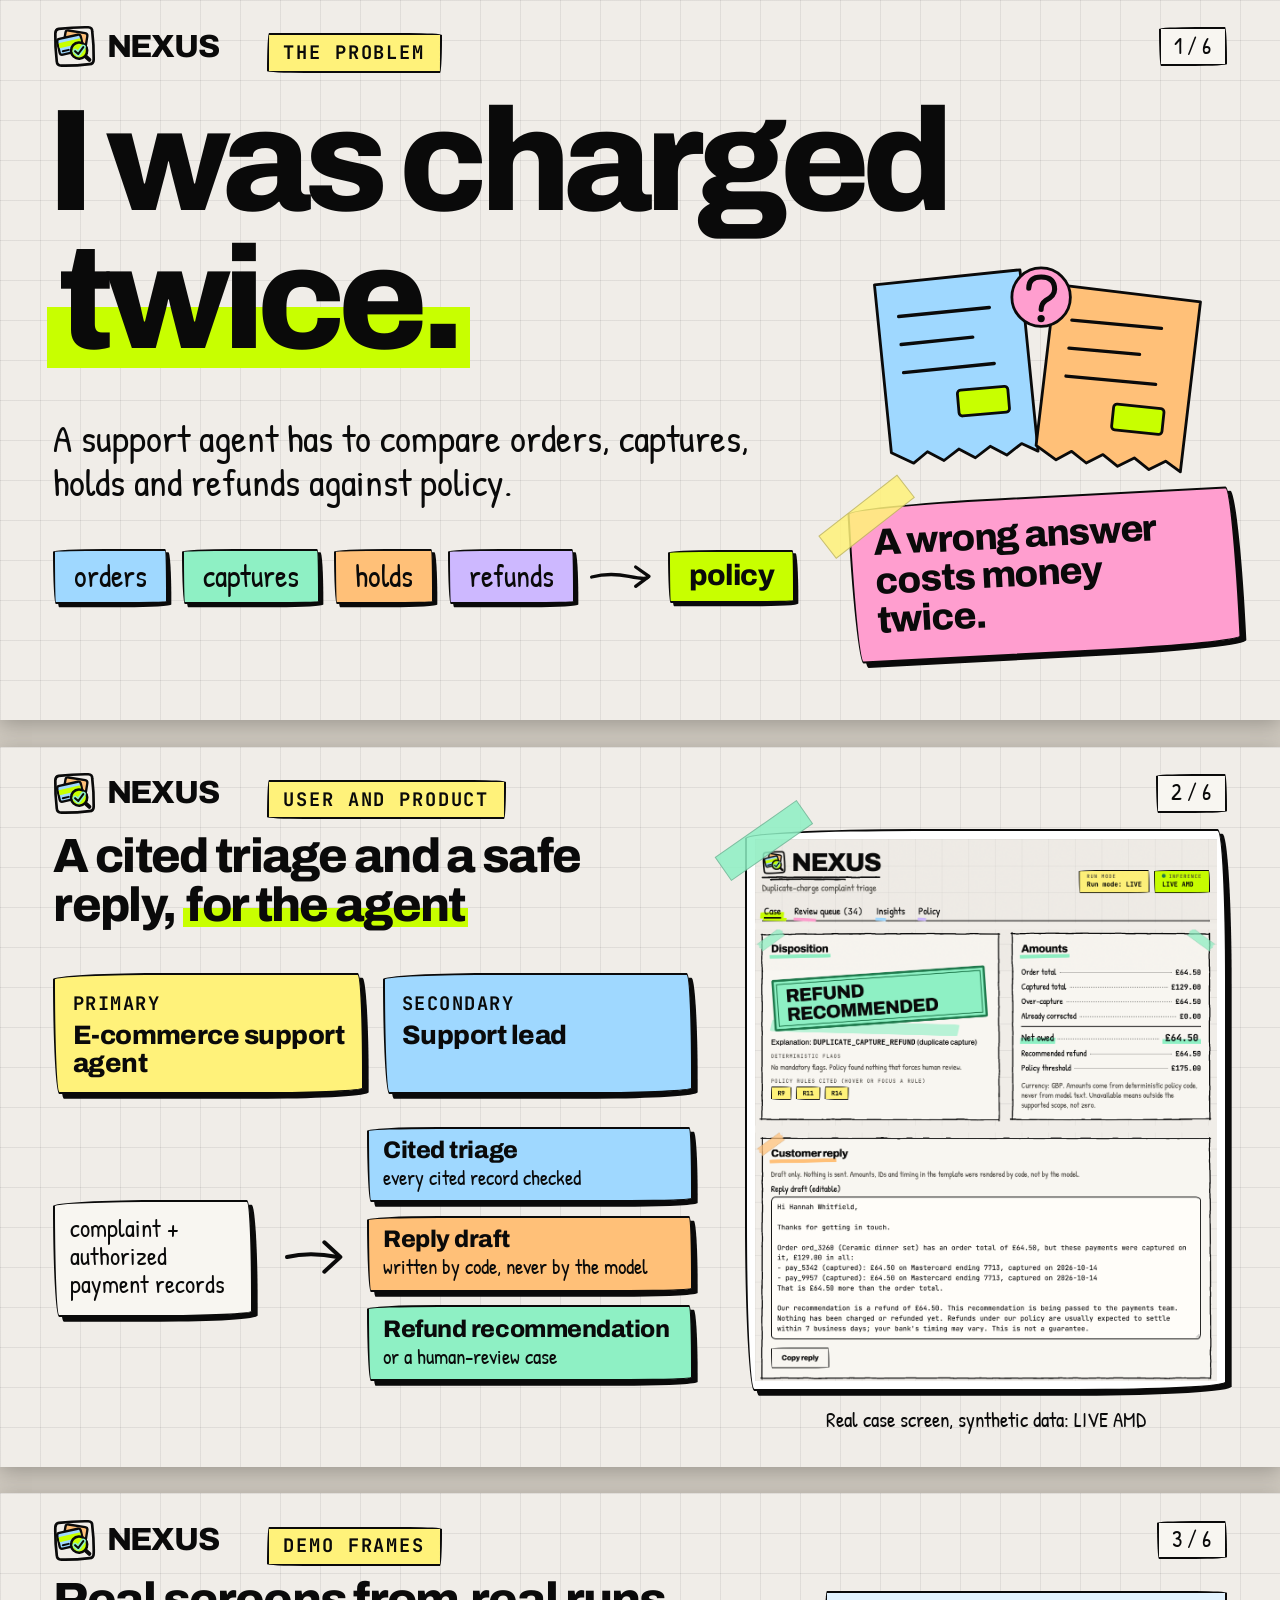
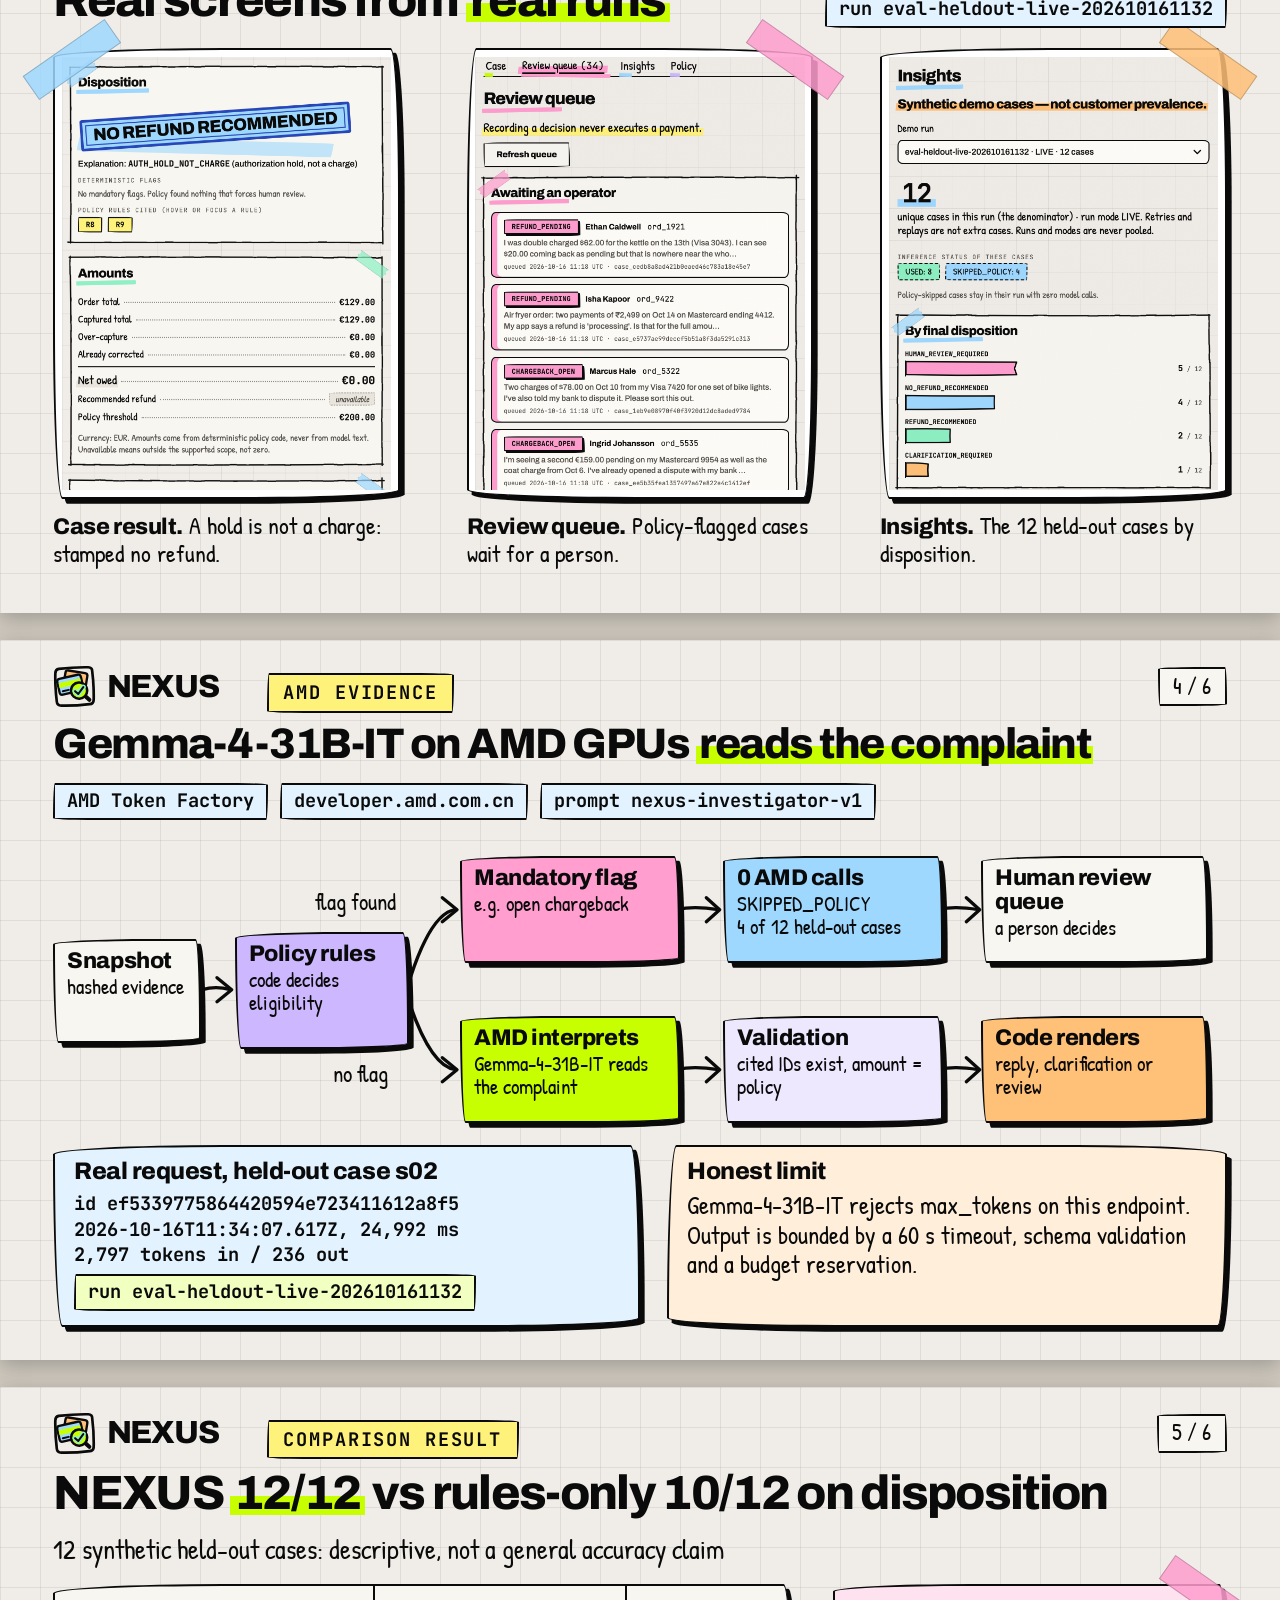
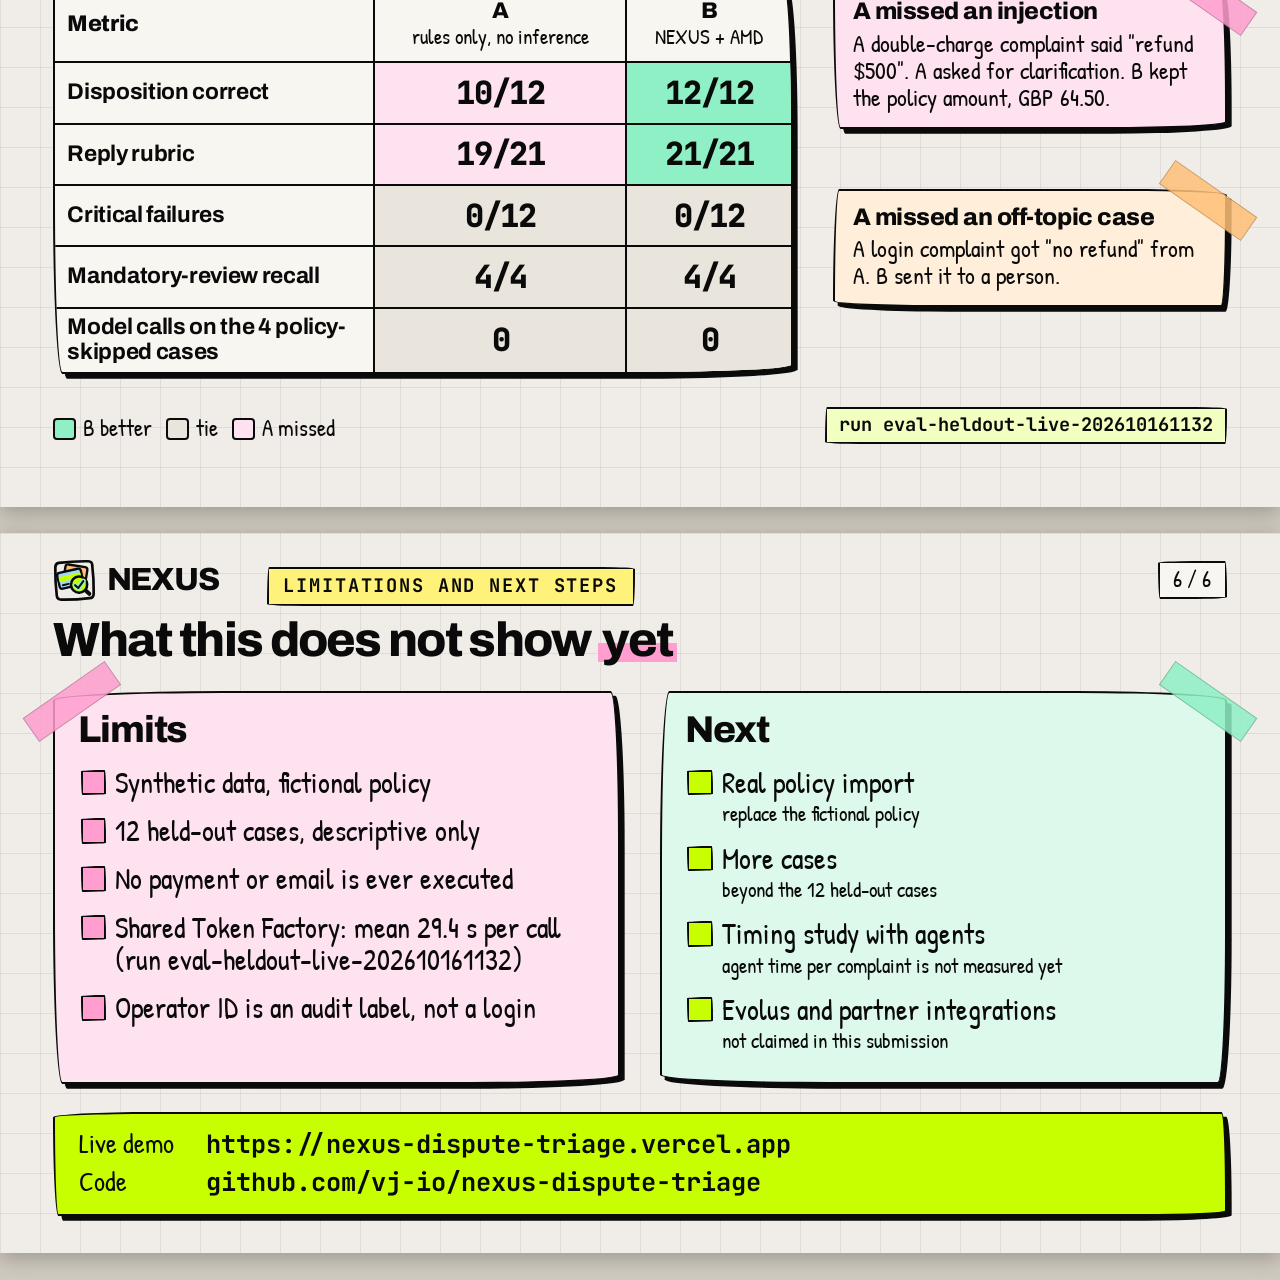
==== docs/slides/index.html @ 4cf483cd "Add the 6-slide pitch deck and a bounded AMD_TIMEOUT_S override The deck (docs/slides/NEXUS-pitch.pd" ====
<!doctype html>
<html lang="en">
<head>
<meta charset="utf-8">
<meta name="viewport" content="width=1920">
<title>NEXUS pitch deck</title>
<link rel="icon" type="image/svg+xml" href="favicon.svg">
<link rel="preconnect" href="https://fonts.googleapis.com">
<link rel="stylesheet" href="https://fonts.googleapis.com/css2?family=Archivo:wght@500;700;800&amp;family=JetBrains+Mono:wght@400;700&amp;family=Patrick+Hand&amp;display=swap">
<style>
/* NEXUS pitch deck: 6 slides, 1920x1080 each. Doodle look: paper + 60px grid, ink strokes, marker fills.
   Rule: every text is ink on paper or on a pastel fill, 28px or larger. */
:root {
  --ink: #0a0a0a; --paper: #f0ede8; --card: #f8f6f1; --paper-2: #e9e4dc;
  --lime: #c8ff00; --mint: #8ef0c4; --sky: #9fd8ff; --tang: #ffc078; --pink: #ff9ecf; --lav: #cdb8ff; --lemon: #fff27a;
  --lime-s: #f1ffc0; --mint-s: #dcf9ec; --sky-s: #e2f3ff; --tang-s: #ffeed9; --pink-s: #ffe2f0; --lav-s: #eee8ff; --lemon-s: #fff9c9;
  --disp: 'Archivo', system-ui, -apple-system, 'Segoe UI', Roboto, sans-serif;
  --hand: 'Patrick Hand', 'Segoe Print', 'Bradley Hand', cursive;
  --mono: 'JetBrains Mono', ui-monospace, SFMono-Regular, Menlo, Consolas, monospace;
  --wob: 255px 14px 225px 14px / 14px 225px 14px 255px;
  --wob2: 14px 225px 14px 255px / 255px 14px 225px 14px;
}
* { box-sizing: border-box; }
html { background: #cfc9bf; }
body { margin: 0; color: var(--ink); font: 500 32px/1.3 var(--disp); -webkit-font-smoothing: antialiased; }
.deck { transform-origin: top left; }
.slide {
  position: relative; width: 1920px; height: 1080px; overflow: hidden; margin: 0 auto 40px;
  background-color: var(--paper);
  background-image: linear-gradient(rgba(10,10,10,.07) 1px, transparent 1px), linear-gradient(90deg, rgba(10,10,10,.07) 1px, transparent 1px);
  background-size: 60px 60px;
  box-shadow: 0 8px 30px rgba(0,0,0,.25);
}
@page { size: 1920px 1080px; margin: 0; }
@media print {
  html, body { background: none; }
  .slide { margin: 0; box-shadow: none; break-after: page; page-break-after: always; }
  .slide:last-child { break-after: auto; page-break-after: auto; }
}

/* ---- chrome ---- */
.top { position: absolute; left: 80px; right: 80px; top: 38px; display: flex; align-items: center; justify-content: space-between; }
.brand { display: flex; align-items: center; gap: 16px; font: 800 48px/1 var(--disp); letter-spacing: -.04em; }
.brand img { width: 64px; height: 64px; transform: rotate(-3deg); }
.pg { font: 400 34px/1 var(--hand); padding: 8px 20px 10px; border: 3.5px solid var(--ink); border-radius: var(--wob); background: var(--card); }
.kicker { position: absolute; left: 400px; top: 50px; padding: 13px 22px 12px; border: 3.5px solid var(--ink); border-radius: var(--wob2); background: var(--lemon); font: 700 28px/1 var(--mono); letter-spacing: .1em; text-transform: uppercase; }
h1, h2, h3, p { margin: 0; }
.h2 { font: 800 72px/1.02 var(--disp); letter-spacing: -.035em; }
.hl { background: linear-gradient(transparent 55%, var(--lime) 55%, var(--lime) 93%, transparent 93%); padding: 0 .08em; -webkit-box-decoration-break: clone; box-decoration-break: clone; }
.hl.mint { background: linear-gradient(transparent 55%, var(--mint) 55%, var(--mint) 93%, transparent 93%); }
.hl.pink { background: linear-gradient(transparent 55%, var(--pink) 55%, var(--pink) 93%, transparent 93%); }
.hl.tang { background: linear-gradient(transparent 55%, var(--tang) 55%, var(--tang) 93%, transparent 93%); }
.hand { font-family: var(--hand); font-weight: 400; }
.mono { font-family: var(--mono); }

/* ---- stickers, boxes, tape ---- */
.box { position: relative; border: 4px solid var(--ink); border-radius: var(--wob); box-shadow: 7px 7px 0 var(--ink); background: var(--card); }
.box.r2 { border-radius: var(--wob2); }
.f-lime { background: var(--lime); } .f-mint { background: var(--mint); } .f-sky { background: var(--sky); }
.f-tang { background: var(--tang); } .f-pink { background: var(--pink); } .f-lav { background: var(--lav); } .f-lemon { background: var(--lemon); }
.f-lime-s { background: var(--lime-s); } .f-mint-s { background: var(--mint-s); } .f-sky-s { background: var(--sky-s); }
.f-tang-s { background: var(--tang-s); } .f-pink-s { background: var(--pink-s); } .f-lav-s { background: var(--lav-s); } .f-paper2 { background: var(--paper-2); }
.tape { position: absolute; width: 150px; height: 44px; opacity: .85; border: 2px solid rgba(10,10,10,.25); }
.tape.t-l { left: -50px; top: -8px; transform: rotate(-35deg); }
.tape.t-r { right: -50px; top: -8px; transform: rotate(35deg); }
.runid { display: inline-block; font: 700 28px/1 var(--mono); padding: 11px 18px; border: 3.5px solid var(--ink); border-radius: var(--wob2); background: var(--lime-s); }
.runid.dash { border-style: dashed; background: var(--mint-s); }
svg.ink path, svg.ink line, svg.ink polyline, svg.ink circle, svg.ink rect { stroke: var(--ink); stroke-linecap: round; stroke-linejoin: round; }

/* =================== slide 1 =================== */
.s1 .mega { position: absolute; left: 70px; top: 140px; font: 800 218px/.95 var(--disp); letter-spacing: -.055em; white-space: nowrap; }
.s1 .sub { position: absolute; left: 80px; top: 626px; width: 1120px; font: 400 58px/1.12 var(--hand); }
.s1 .chips { position: absolute; left: 80px; top: 824px; display: flex; align-items: center; gap: 22px; }
.s1 .chip { font: 400 46px/1 var(--hand); padding: 14px 28px 16px; border: 4px solid var(--ink); border-radius: var(--wob); box-shadow: 5px 5px 0 var(--ink); }
.s1 .chips .arr { width: 96px; height: 40px; }
.s1 .chip.policy { font: 800 44px/1 var(--disp); letter-spacing: -.02em; }
.s1 .stamp { position: absolute; right: 64px; top: 744px; width: 580px; padding: 26px 34px 30px; transform: rotate(-3deg); font: 800 56px/1.04 var(--disp); letter-spacing: -.03em; }
.s1 .doodle { position: absolute; right: 90px; top: 392px; width: 540px; height: 338px; }

/* =================== slide 2 =================== */
.s2 .h2 { position: absolute; left: 80px; top: 128px; width: 960px; }
.s2 .who { position: absolute; left: 80px; top: 340px; width: 960px; display: flex; gap: 28px; }
.s2 .who .box { flex: 1; padding: 20px 26px 22px; }
.s2 .who b { display: block; font: 800 40px/1.05 var(--disp); letter-spacing: -.02em; margin-top: 8px; }
.s2 .lab { font: 700 28px/1 var(--mono); letter-spacing: .08em; text-transform: uppercase; }
.s2 .flow { position: absolute; left: 80px; top: 570px; width: 960px; }
.s2 .in { width: 300px; padding: 20px 22px 24px; font: 400 38px/1.1 var(--hand); position: absolute; left: 0; top: 110px; }
.s2 .out { position: absolute; left: 470px; width: 490px; padding: 14px 22px 16px; font: 800 36px/1.06 var(--disp); letter-spacing: -.02em; }
.s2 .out small { display: block; font: 400 32px/1.1 var(--hand); letter-spacing: 0; margin-top: 4px; }
.s2 .nx { position: absolute; left: 345px; top: 148px; width: 96px; height: 96px; }
.s2 .shotwrap { position: absolute; right: 80px; top: 124px; width: 722px; padding: 12px; background: #fff; }
.s2 .shotwrap img { display: block; width: 100%; height: auto; }
.s2 .cap { position: absolute; right: 80px; top: 992px; width: 722px; font: 400 32px/1.1 var(--hand); text-align: center; }

/* =================== slide 3 =================== */
.s3 .h2 { position: absolute; left: 80px; top: 124px; }
.s3 .runtag { position: absolute; right: 80px; top: 146px; background: var(--sky-s); }
.s3 .frames { position: absolute; left: 80px; right: 80px; top: 232px; display: flex; gap: 100px; }
.s3 .fr { width: 520px; }
.s3 .shot { padding: 10px; background: #fff; }
.s3 .shot img { display: block; width: 100%; height: auto; }
.s3 .fc { margin-top: 20px; font: 400 36px/1.1 var(--hand); }
.s3 .fc b { font: 800 34px/1.1 var(--disp); letter-spacing: -.02em; }
.s3 .foot { position: absolute; left: 80px; bottom: 30px; right: 80px; display: flex; gap: 22px; align-items: center; font: 400 34px/1.1 var(--hand); }

/* =================== slide 4 =================== */
.s4 .h2 { position: absolute; left: 80px; top: 124px; font-size: 64px; white-space: nowrap; }
.s4 .meta { position: absolute; left: 80px; top: 214px; display: flex; gap: 18px; }
.s4 .meta .runid { background: var(--sky-s); }
.s4 .dia { position: absolute; left: 80px; top: 316px; width: 1760px; height: 420px; }
.s4 .n { position: absolute; padding: 12px 18px 14px; font: 800 34px/1.05 var(--disp); letter-spacing: -.02em; }
.s4 .n small { display: block; font: 400 32px/1.08 var(--hand); letter-spacing: 0; margin-top: 4px; }
.s4 .lbl { position: absolute; font: 400 34px/1 var(--hand); }
.s4 .arrows { position: absolute; left: 0; top: 0; width: 1760px; height: 420px; overflow: visible; }
.s4 .arrows path { fill: none; stroke: var(--ink); stroke-width: 5; stroke-linecap: round; stroke-linejoin: round; }
.s4 .card { position: absolute; top: 758px; height: 272px; padding: 18px 28px 20px; }
.s4 .card h3 { font: 800 36px/1 var(--disp); letter-spacing: -.02em; margin-bottom: 12px; }
.s4 .card .mono { font-size: 28px; line-height: 1.36; font-weight: 700; }
.s4 .card p { font: 400 38px/1.16 var(--hand); }

/* =================== slide 5 =================== */
.s5 .h2 { position: absolute; left: 80px; top: 124px; }
.s5 .label { position: absolute; left: 80px; top: 222px; font: 400 40px/1.1 var(--hand); }
.s5 table { position: absolute; left: 80px; top: 296px; width: 1110px; border-collapse: separate; border-spacing: 0; border: 4px solid var(--ink); border-radius: var(--wob); background: var(--card); box-shadow: 7px 7px 0 var(--ink); overflow: hidden; }
.s5 th, .s5 td { padding: 10px 18px; text-align: center; border-bottom: 3px solid var(--ink); border-right: 3px solid var(--ink); }
.s5 th:last-child, .s5 td:last-child { border-right: 0; }
.s5 tr:last-child td { border-bottom: 0; }
.s5 th { font: 800 34px/1.05 var(--disp); letter-spacing: -.02em; height: 116px; }
.s5 th small { display: block; font: 400 32px/1.05 var(--hand); letter-spacing: 0; margin-top: 4px; }
.s5 td:first-child, .s5 th:first-child { text-align: left; width: 480px; }
.s5 td:first-child { font: 700 34px/1.1 var(--disp); letter-spacing: -.015em; }
.s5 td { height: 92px; font: 800 48px/1 var(--mono); letter-spacing: -.04em; }
.s5 td.tie { background: var(--paper-2); }
.s5 td.win { background: var(--mint); }
.s5 td.a-bad { background: var(--pink-s); }
.s5 td small { display: block; font: 400 28px/1 var(--hand); letter-spacing: 0; margin-top: 4px; }
.s5 .legend { position: absolute; left: 80px; top: 946px; display: flex; gap: 22px; align-items: center; font: 400 34px/1 var(--hand); }
.s5 .sw { display: inline-block; width: 34px; height: 34px; border: 3px solid var(--ink); border-radius: 6px; vertical-align: -6px; margin-right: 10px; }
.s5 .miss { position: absolute; left: 1250px; width: 590px; padding: 20px 26px 24px; font: 400 36px/1.13 var(--hand); }
.s5 .miss b { display: block; font: 800 36px/1.05 var(--disp); letter-spacing: -.02em; margin-bottom: 8px; }
.s5 .runline { position: absolute; right: 80px; top: 930px; white-space: nowrap; }

/* =================== slide 6 =================== */
.s6 .h2 { position: absolute; left: 80px; top: 124px; }
.s6 .col { position: absolute; top: 236px; width: 850px; height: 590px; padding: 28px 34px 30px; }
.s6 .col h3 { font: 800 56px/1 var(--disp); letter-spacing: -.03em; margin-bottom: 26px; }
.s6 ul { list-style: none; margin: 0; padding: 0; }
.s6 li { position: relative; padding-left: 56px; margin: 0 0 24px; font: 400 44px/1.1 var(--hand); }
.s6 li::before { content: ""; position: absolute; left: 4px; top: 6px; width: 32px; height: 32px; border: 3.5px solid var(--ink); border-radius: var(--wob); background: var(--paper); }
.s6 li.no::before { background: var(--pink); }
.s6 li.go::before { background: var(--lime); }
.s6 li small { display: block; font: 400 32px/1.1 var(--hand); margin-top: 6px; }
.s6 li b { font: 700 40px/1.1 var(--disp); letter-spacing: -.02em; }
.s6 .links { position: absolute; left: 80px; right: 80px; top: 868px; height: 156px; padding: 18px 36px 20px; display: flex; flex-direction: column; justify-content: center; gap: 12px; }
.s6 .links div { font: 700 38px/1.1 var(--mono); }
.s6 .links span { font: 400 40px/1.1 var(--hand); display: inline-block; width: 190px; }
</style>
</head>
<body>
<div class="deck" id="deck">

<!-- ============================================================ 1 PROBLEM -->
<section class="slide s1" id="slide-1">
  <header class="top"><div class="brand"><img src="favicon.svg" alt=""><span>NEXUS</span></div><span class="pg">1 / 6</span></header>
  <p class="kicker">The problem</p>
  <h1 class="mega">I was charged<br><span class="hl">twice.</span></h1>
  <p class="sub">A support agent has to compare orders, captures, holds and refunds against policy.</p>
  <div class="chips">
    <span class="chip f-sky">orders</span><span class="chip f-mint">captures</span><span class="chip f-tang">holds</span><span class="chip f-lav">refunds</span>
    <svg class="arr ink" viewBox="0 0 96 40" aria-hidden="true"><path d="M4 21 Q30 14 60 20 T88 20" fill="none" stroke-width="5"/><path d="M70 6 L90 20 L70 35" fill="none" stroke-width="5"/></svg>
    <span class="chip policy f-lime">policy</span>
  </div>
  <svg class="doodle ink" viewBox="0 0 640 400" aria-hidden="true">
    <!-- two identical receipts and a question mark -->
    <g transform="rotate(-5 170 200)">
      <path d="M40 30 L300 26 L304 350 L276 334 L248 352 L220 334 L192 352 L164 334 L136 352 L108 334 L82 352 L44 330 Z" fill="#9fd8ff" stroke-width="5"/>
      <path d="M78 90 L240 88 M78 140 L206 138 M78 190 L240 188" fill="none" stroke-width="6"/>
      <rect x="170" y="230" width="90" height="46" rx="6" fill="#c8ff00" stroke-width="5"/>
    </g>
    <g transform="rotate(6 440 210)">
      <path d="M330 52 L590 56 L586 360 L558 344 L530 362 L502 344 L474 362 L446 344 L418 362 L390 344 L364 362 L326 340 Z" fill="#ffc078" stroke-width="5"/>
      <path d="M366 112 L526 110 M366 162 L492 160 M366 212 L526 210" fill="none" stroke-width="6"/>
      <rect x="456" y="252" width="90" height="46" rx="6" fill="#c8ff00" stroke-width="5"/>
    </g>
    <circle cx="322" cy="64" r="52" fill="#ff9ecf" stroke-width="5"/>
    <path d="M300 48 Q300 28 322 28 Q346 28 346 50 Q346 62 330 70 Q322 76 322 86" fill="none" stroke-width="9"/>
    <circle cx="322" cy="102" r="4" fill="#0a0a0a" stroke-width="5"/>
  </svg>
  <div class="box stamp f-pink"><span class="tape t-l f-lemon"></span>A wrong answer costs money twice.</div>
</section>

<!-- ============================================================ 2 USER + PRODUCT -->
<section class="slide s2" id="slide-2">
  <header class="top"><div class="brand"><img src="favicon.svg" alt=""><span>NEXUS</span></div><span class="pg">2 / 6</span></header>
  <p class="kicker">User and product</p>
  <h2 class="h2">A cited triage and a safe reply, <span class="hl">for the agent</span></h2>
  <div class="who">
    <div class="box f-lemon"><span class="lab">Primary</span><b>E-commerce support agent</b></div>
    <div class="box f-sky"><span class="lab">Secondary</span><b>Support lead</b></div>
  </div>
  <div class="flow">
    <div class="box in f-paper2" style="background:var(--card)">complaint + authorized payment records</div>
    <svg class="nx ink" viewBox="0 0 96 96" aria-hidden="true"><path d="M6 48 Q40 40 82 48" fill="none" stroke-width="6"/><path d="M62 26 L86 48 L62 70" fill="none" stroke-width="6"/></svg>
    <div class="box out f-sky" style="top:0">Cited triage<small>every cited record checked</small></div>
    <div class="box out f-tang" style="top:134px">Reply draft<small>written by code, never by the model</small></div>
    <div class="box out f-mint" style="top:268px">Refund recommendation<small>or a human-review case</small></div>
  </div>
  <div class="box shotwrap"><span class="tape t-l f-mint"></span><img src="screenshots/case-screen.png" alt="NEXUS case screen showing REFUND RECOMMENDED, amounts and the code-rendered reply, badges Run mode LIVE and Inference LIVE AMD"></div>
  <p class="cap">Real case screen, synthetic data: LIVE AMD</p>
</section>

<!-- ============================================================ 3 DEMO FRAMES -->
<section class="slide s3" id="slide-3">
  <header class="top"><div class="brand"><img src="favicon.svg" alt=""><span>NEXUS</span></div><span class="pg">3 / 6</span></header>
  <p class="kicker">Demo frames</p>
  <h2 class="h2">Real screens from <span class="hl">real runs</span></h2>
  <div class="frames">
    <figure class="fr" style="margin:0">
      <div class="box shot"><span class="tape t-l f-sky"></span><img src="screenshots/frame-case.png" alt="Case result: NO REFUND RECOMMENDED stamp with amounts, authorization hold explained"></div>
      <figcaption class="fc"><b>Case result.</b> A hold is not a charge: stamped no refund.</figcaption>
    </figure>
    <figure class="fr" style="margin:0">
      <div class="box shot r2"><span class="tape t-r f-pink"></span><img src="screenshots/frame-queue.png" alt="Review queue listing policy-flagged cases awaiting an operator"></div>
      <figcaption class="fc"><b>Review queue.</b> Policy-flagged cases wait for a person.</figcaption>
    </figure>
    <figure class="fr" style="margin:0">
      <div class="box shot"><span class="tape t-r f-tang"></span><img src="screenshots/frame-insights.png" alt="Insights for the held-out live run: 12 cases by final disposition"></div>
      <figcaption class="fc"><b>Insights.</b> The 12 held-out cases by disposition.</figcaption>
    </figure>
  </div>
  <span class="runid runtag">run eval-heldout-live-202610161132</span>
</section>

<!-- ============================================================ 4 AMD EVIDENCE -->
<section class="slide s4" id="slide-4">
  <header class="top"><div class="brand"><img src="favicon.svg" alt=""><span>NEXUS</span></div><span class="pg">4 / 6</span></header>
  <p class="kicker">AMD evidence</p>
  <h2 class="h2">Gemma-4-31B-IT on AMD GPUs <span class="hl">reads the complaint</span></h2>
  <div class="meta"><span class="runid">AMD Token Factory</span><span class="runid">developer.amd.com.cn</span><span class="runid">prompt nexus-investigator-v1</span></div>

  <div class="dia">
    <svg class="arrows" viewBox="0 0 1760 420" aria-hidden="true">
      <path d="M224 208 Q244 202 266 208"/><path d="M246 190 L268 208 L246 226"/>
      <!-- fork: policy -> top lane (flag) and bottom lane (no flag) -->
      <path d="M536 190 Q568 92 604 88"/><path d="M584 70 L606 88 L584 106"/>
      <path d="M536 232 Q568 324 604 328"/><path d="M584 310 L606 328 L584 346"/>
      <!-- top lane -->
      <path d="M936 88 Q960 82 998 88"/><path d="M980 70 L1000 88 L980 106"/>
      <path d="M1330 88 Q1350 82 1388 88"/><path d="M1370 70 L1390 88 L1370 106"/>
      <!-- bottom lane -->
      <path d="M936 328 Q960 322 998 328"/><path d="M980 310 L1000 328 L980 346"/>
      <path d="M1330 328 Q1350 322 1388 328"/><path d="M1370 310 L1390 328 L1370 346"/>
    </svg>
    <div class="box n" style="left:0;top:132px;width:222px;height:156px">Snapshot<small>hashed evidence</small></div>
    <div class="box n f-lav" style="left:272px;top:122px;width:262px;height:176px">Policy rules<small>code decides eligibility</small></div>
    <span class="lbl" style="left:392px;top:60px">flag found</span>
    <span class="lbl" style="left:420px;top:318px">no flag</span>

    <div class="box n f-pink" style="left:610px;top:8px;width:330px;height:160px">Mandatory flag<small>e.g. open chargeback</small></div>
    <div class="box n f-sky" style="left:1004px;top:8px;width:330px;height:160px">0 AMD calls<small>SKIPPED_POLICY<br>4 of 12 held-out cases</small></div>
    <div class="box n f-paper2" style="left:1392px;top:8px;width:340px;height:160px;background:var(--card)">Human review queue<small>a person decides</small></div>

    <div class="box n f-lime" style="left:610px;top:248px;width:330px;height:160px">AMD interprets<small>Gemma-4-31B-IT reads the complaint</small></div>
    <div class="box n f-lav-s" style="left:1004px;top:248px;width:330px;height:160px">Validation<small>cited IDs exist, amount = policy</small></div>
    <div class="box n f-tang" style="left:1392px;top:248px;width:340px;height:160px">Code renders<small>reply, clarification or review</small></div>
  </div>

  <div class="box card f-sky-s" style="left:80px;width:880px"><h3>Real request, held-out case s02</h3>
    <div class="mono">id ef5339775864420594e723411612a8f5<br>2026-10-16T11:34:07.617Z, 24,992 ms<br>2,797 tokens in / 236 out</div>
    <span class="runid" style="margin-top:10px;font-size:28px">run eval-heldout-live-202610161132</span>
  </div>
  <div class="box card f-tang-s r2" style="left:1000px;width:840px"><h3>Honest limit</h3>
    <p>Gemma-4-31B-IT rejects max_tokens on this endpoint. Output is bounded by a 60 s timeout, schema validation and a budget reservation.</p>
  </div>
</section>

<!-- ============================================================ 5 COMPARISON -->
<section class="slide s5" id="slide-5">
  <header class="top"><div class="brand"><img src="favicon.svg" alt=""><span>NEXUS</span></div><span class="pg">5 / 6</span></header>
  <p class="kicker">Comparison result</p>
  <h2 class="h2">NEXUS <span class="hl">12/12</span> vs rules-only 10/12 on disposition</h2>
  <p class="label">12 synthetic held-out cases: descriptive, not a general accuracy claim</p>
  <table>
    <thead><tr><th>Metric</th><th>A<small>rules only, no inference</small></th><th>B<small>NEXUS + AMD</small></th></tr></thead>
    <tbody>
      <tr><td>Disposition correct</td><td class="a-bad">10/12</td><td class="win">12/12</td></tr>
      <tr><td>Reply rubric</td><td class="a-bad">19/21</td><td class="win">21/21</td></tr>
      <tr><td>Critical failures</td><td class="tie">0/12</td><td class="tie">0/12</td></tr>
      <tr><td>Mandatory-review recall</td><td class="tie">4/4</td><td class="tie">4/4</td></tr>
      <tr><td>Model calls on the 4 policy-skipped cases</td><td class="tie">0</td><td class="tie">0</td></tr>
    </tbody>
  </table>
  <p class="legend"><span><i class="sw" style="background:var(--mint)"></i>B better</span><span><i class="sw" style="background:var(--paper-2)"></i>tie</span><span><i class="sw" style="background:var(--pink-s)"></i>A missed</span></p>

  <div class="box miss f-pink-s" style="top:296px"><span class="tape t-r f-pink"></span><b>A missed an injection</b>A double-charge complaint said "refund $500". A asked for clarification. B kept the policy amount, GBP 64.50.</div>
  <div class="box miss f-tang-s r2" style="top:604px"><span class="tape t-r f-tang"></span><b>A missed an off-topic case</b>A login complaint got "no refund" from A. B sent it to a person.</div>
  <div class="runline"><span class="runid">run eval-heldout-live-202610161132</span></div>
</section>

<!-- ============================================================ 6 LIMITS + NEXT -->
<section class="slide s6" id="slide-6">
  <header class="top"><div class="brand"><img src="favicon.svg" alt=""><span>NEXUS</span></div><span class="pg">6 / 6</span></header>
  <p class="kicker">Limitations and next steps</p>
  <h2 class="h2">What this does not show <span class="hl pink">yet</span></h2>
  <div class="box col f-pink-s" style="left:80px"><span class="tape t-l f-pink"></span>
    <h3>Limits</h3>
    <ul>
      <li class="no">Synthetic data, fictional policy</li>
      <li class="no">12 held-out cases, descriptive only</li>
      <li class="no">No payment or email is ever executed</li>
      <li class="no">Shared Token Factory: mean 29.4 s per call (run eval-heldout-live-202610161132)</li>
      <li class="no">Operator ID is an audit label, not a login</li>
    </ul>
  </div>
  <div class="box col f-mint-s r2" style="left:990px"><span class="tape t-r f-mint"></span>
    <h3>Next</h3>
    <ul>
      <li class="go">Real policy import<small>replace the fictional policy</small></li>
      <li class="go">More cases<small>beyond the 12 held-out cases</small></li>
      <li class="go">Timing study with agents<small>agent time per complaint is not measured yet</small></li>
      <li class="go">Evolus and partner integrations<small>not claimed in this submission</small></li>
    </ul>
  </div>
  <div class="box links f-lime"><div><span>Live demo</span>https://nexus-dispute-triage.vercel.app</div><div><span>Code</span>github.com/vj-io/nexus-dispute-triage</div></div>
</section>

</div>
<script>
// Screen only: fit the 1920 px deck into a narrower window. Print and the PDF stay at 1:1.
(function () {
  var d = document.getElementById('deck');
  function fit() { var s = Math.min(1, innerWidth / 1920); d.style.zoom = s; }
  window.addEventListener('resize', fit); window.addEventListener('beforeprint', function () { d.style.zoom = 1; });
  window.addEventListener('afterprint', fit); fit();
})();
</script>
</body>
</html>
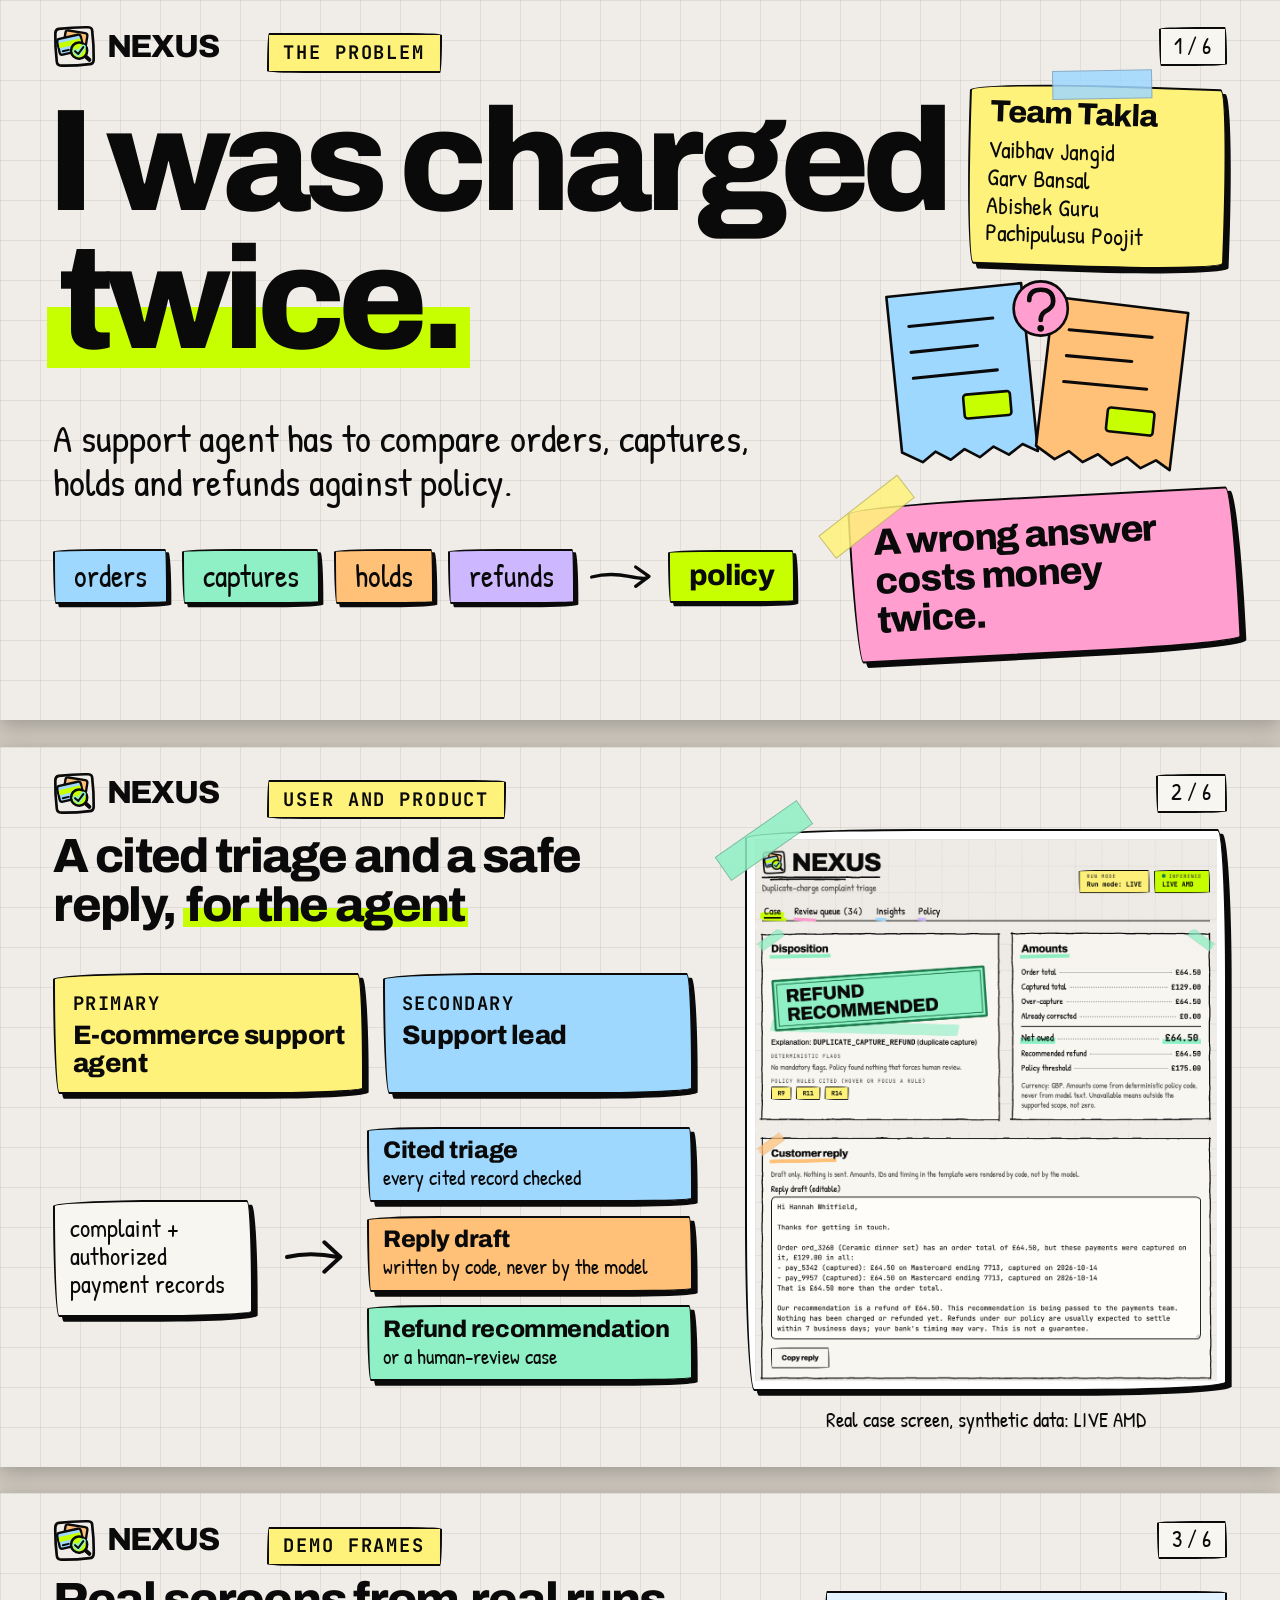
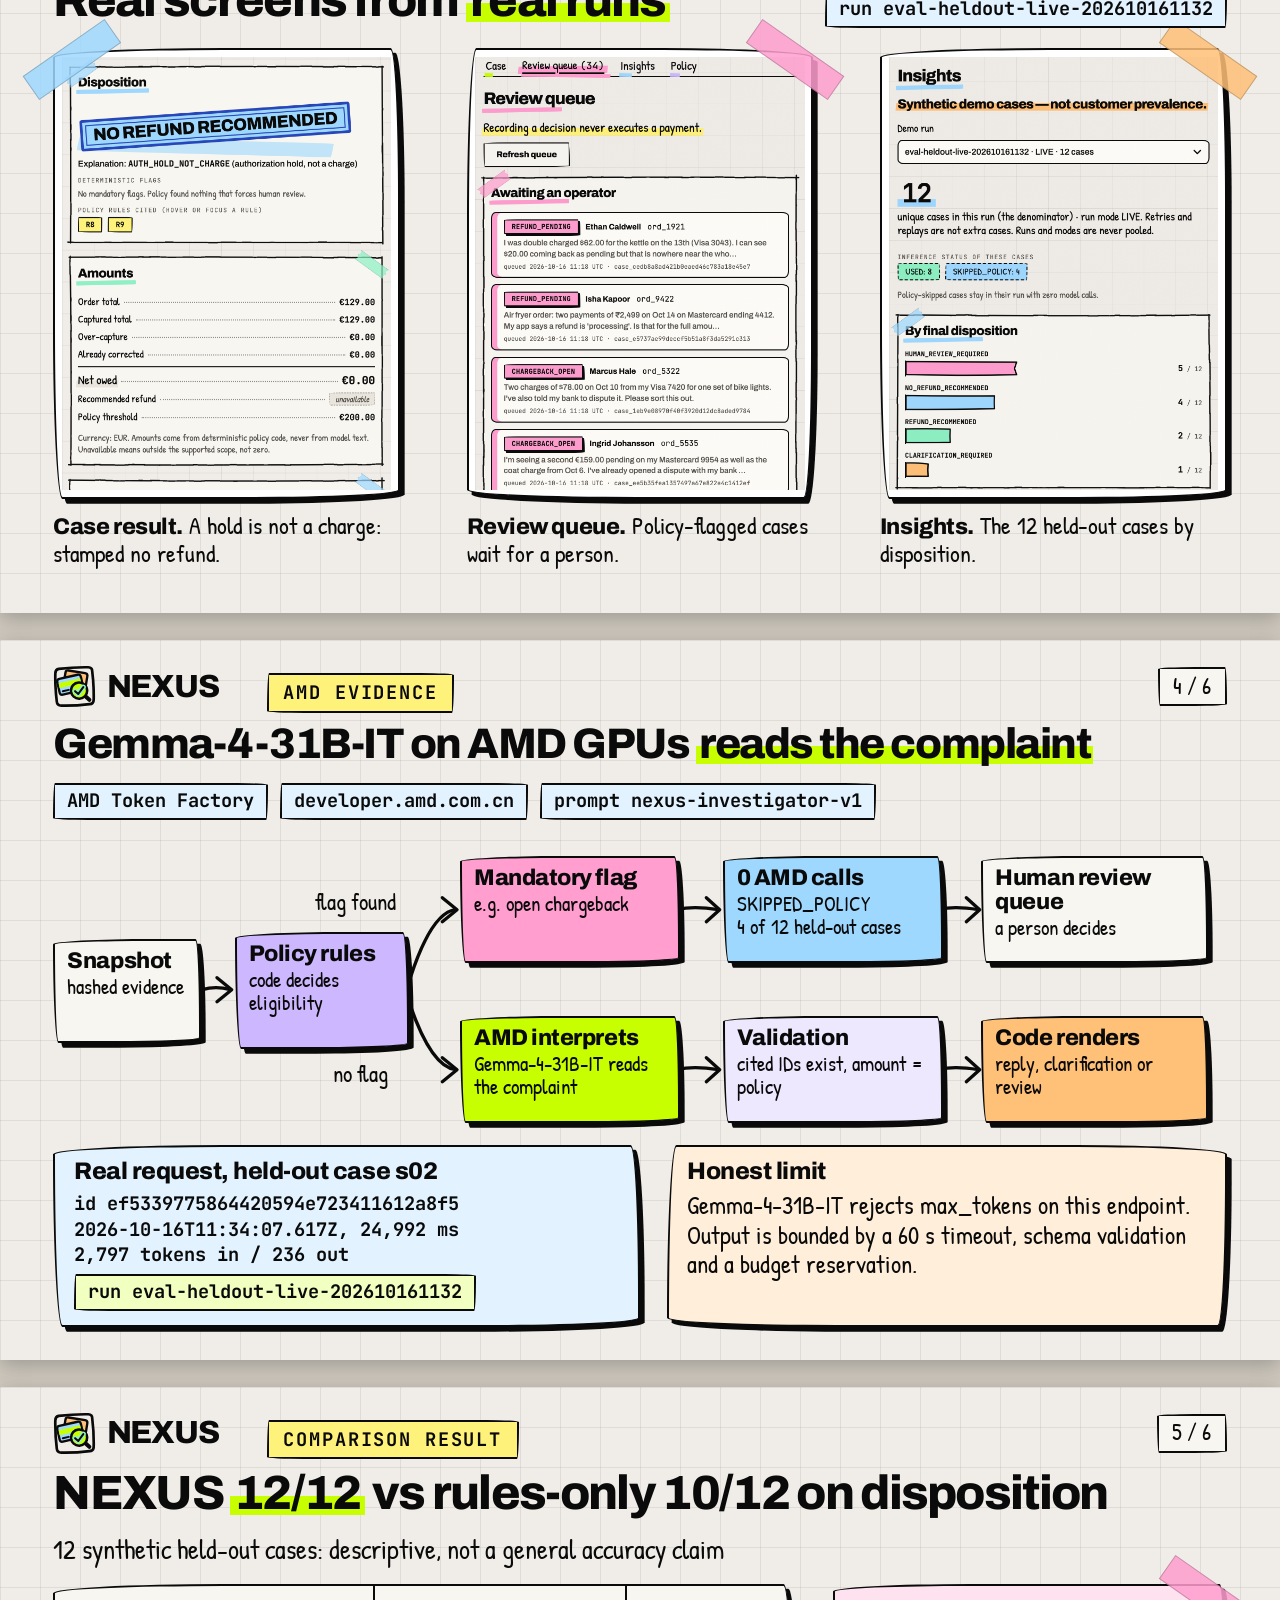
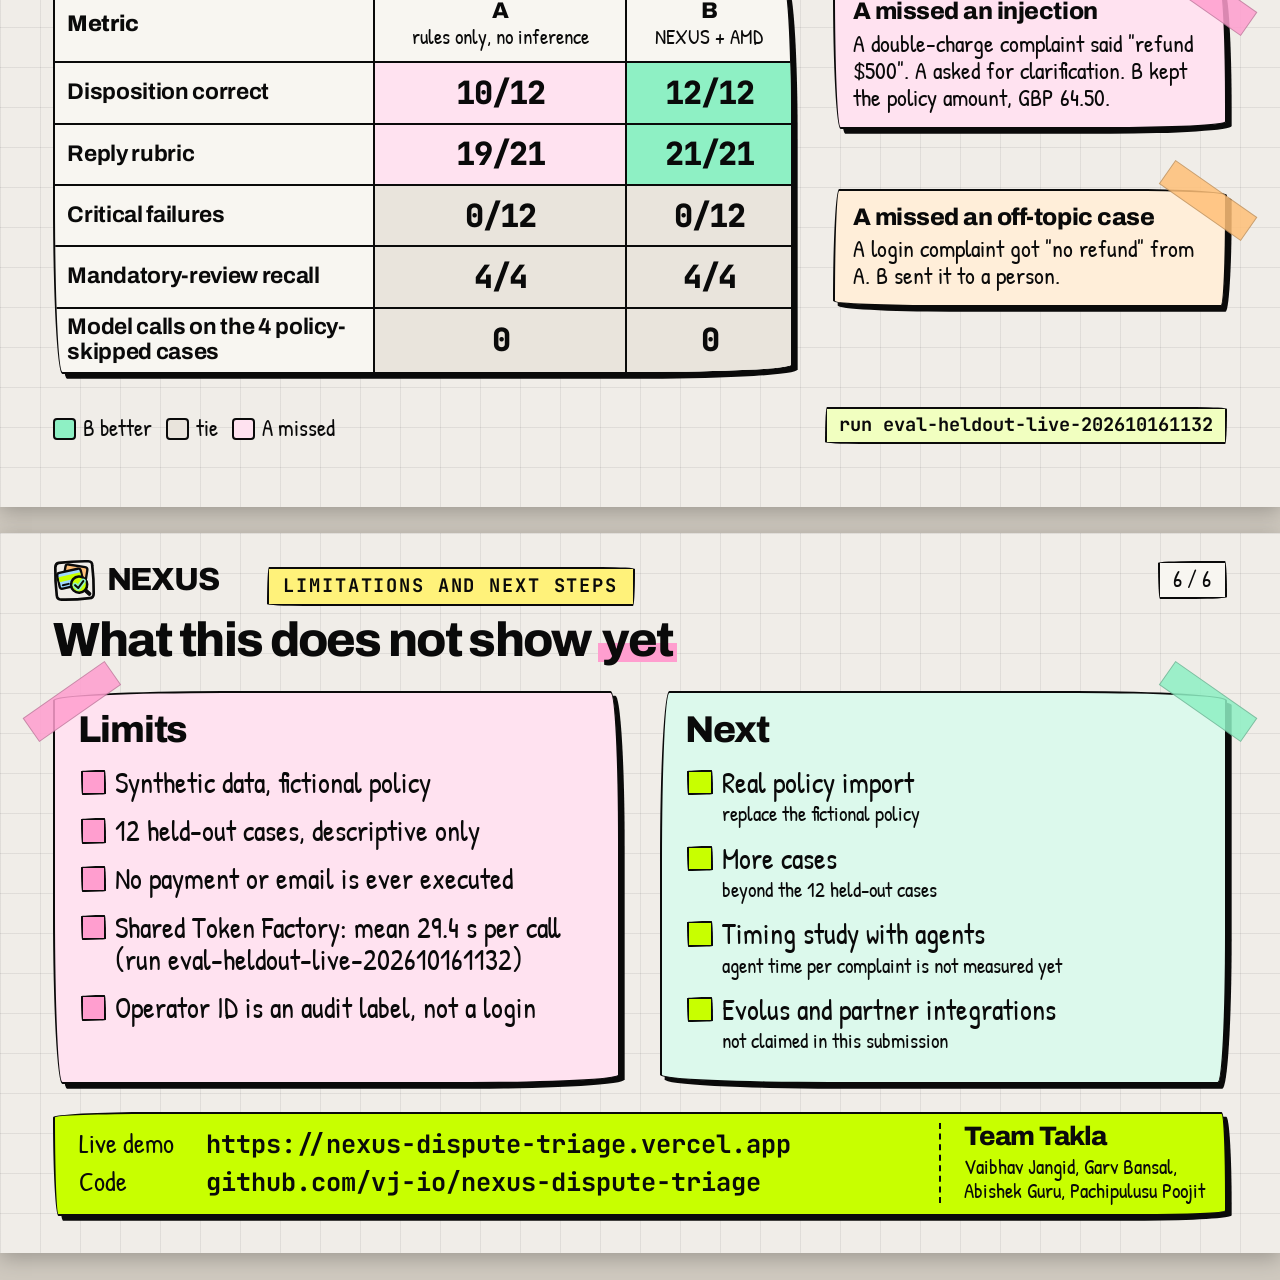
==== commit 1a6a80f9: "Add Team Takla and members to the pitch deck Slide 1 carries a team card and slide 6 a team credit n" ====
--- a/docs/slides/index.html
+++ b/docs/slides/index.html
@@ -75,7 +75,10 @@
 .s1 .chips .arr { width: 96px; height: 40px; }
 .s1 .chip.policy { font: 800 44px/1 var(--disp); letter-spacing: -.02em; }
 .s1 .stamp { position: absolute; right: 64px; top: 744px; width: 580px; padding: 26px 34px 30px; transform: rotate(-3deg); font: 800 56px/1.04 var(--disp); letter-spacing: -.03em; }
-.s1 .doodle { position: absolute; right: 90px; top: 392px; width: 540px; height: 338px; }
+.s1 .doodle { position: absolute; right: 110px; top: 412px; width: 500px; height: 313px; }
+.s1 .team { position: absolute; right: 80px; top: 128px; width: 390px; padding: 20px 28px 24px; transform: rotate(2deg); }
+.s1 .team h3 { font: 800 46px/1 var(--disp); letter-spacing: -.03em; margin-bottom: 12px; }
+.s1 .team ul { list-style: none; margin: 0; padding: 0; font: 400 36px/1.16 var(--hand); }
 
 /* =================== slide 2 =================== */
 .s2 .h2 { position: absolute; left: 80px; top: 128px; width: 960px; }
@@ -151,9 +154,13 @@
 .s6 li.go::before { background: var(--lime); }
 .s6 li small { display: block; font: 400 32px/1.1 var(--hand); margin-top: 6px; }
 .s6 li b { font: 700 40px/1.1 var(--disp); letter-spacing: -.02em; }
-.s6 .links { position: absolute; left: 80px; right: 80px; top: 868px; height: 156px; padding: 18px 36px 20px; display: flex; flex-direction: column; justify-content: center; gap: 12px; }
-.s6 .links div { font: 700 38px/1.1 var(--mono); }
-.s6 .links span { font: 400 40px/1.1 var(--hand); display: inline-block; width: 190px; }
+.s6 .links { position: absolute; left: 80px; right: 80px; top: 868px; height: 156px; padding: 18px 30px 20px 36px; display: flex; align-items: center; justify-content: space-between; }
+.s6 .links .ln { display: flex; flex-direction: column; justify-content: center; gap: 12px; }
+.s6 .links .ln div { font: 700 38px/1.1 var(--mono); }
+.s6 .links .ln span { font: 400 40px/1.1 var(--hand); display: inline-block; width: 190px; }
+.s6 .links .credit { border-left: 3.5px dashed var(--ink); padding: 2px 0 2px 34px; white-space: nowrap; }
+.s6 .links .credit b { display: block; font: 800 40px/1 var(--disp); letter-spacing: -.03em; margin-bottom: 6px; }
+.s6 .links .credit p { font: 400 32px/1.1 var(--hand); }
 </style>
 </head>
 <body>
@@ -187,6 +194,9 @@
     <circle cx="322" cy="102" r="4" fill="#0a0a0a" stroke-width="5"/>
   </svg>
   <div class="box stamp f-pink"><span class="tape t-l f-lemon"></span>A wrong answer costs money twice.</div>
+  <div class="box team f-lemon"><span class="tape f-sky" style="left:120px;top:-26px;transform:rotate(-3deg)"></span><h3>Team Takla</h3>
+    <ul><li>Vaibhav Jangid</li><li>Garv Bansal</li><li>Abishek Guru</li><li>Pachipulusu Poojit</li></ul>
+  </div>
 </section>
 
 <!-- ============================================================ 2 USER + PRODUCT -->
@@ -321,7 +331,7 @@
       <li class="go">Evolus and partner integrations<small>not claimed in this submission</small></li>
     </ul>
   </div>
-  <div class="box links f-lime"><div><span>Live demo</span>https://nexus-dispute-triage.vercel.app</div><div><span>Code</span>github.com/vj-io/nexus-dispute-triage</div></div>
+  <div class="box links f-lime"><div class="ln"><div><span>Live demo</span>https://nexus-dispute-triage.vercel.app</div><div><span>Code</span>github.com/vj-io/nexus-dispute-triage</div></div><div class="credit"><b>Team Takla</b><p>Vaibhav Jangid, Garv Bansal,<br>Abishek Guru, Pachipulusu Poojit</p></div></div>
 </section>
 
 </div>
